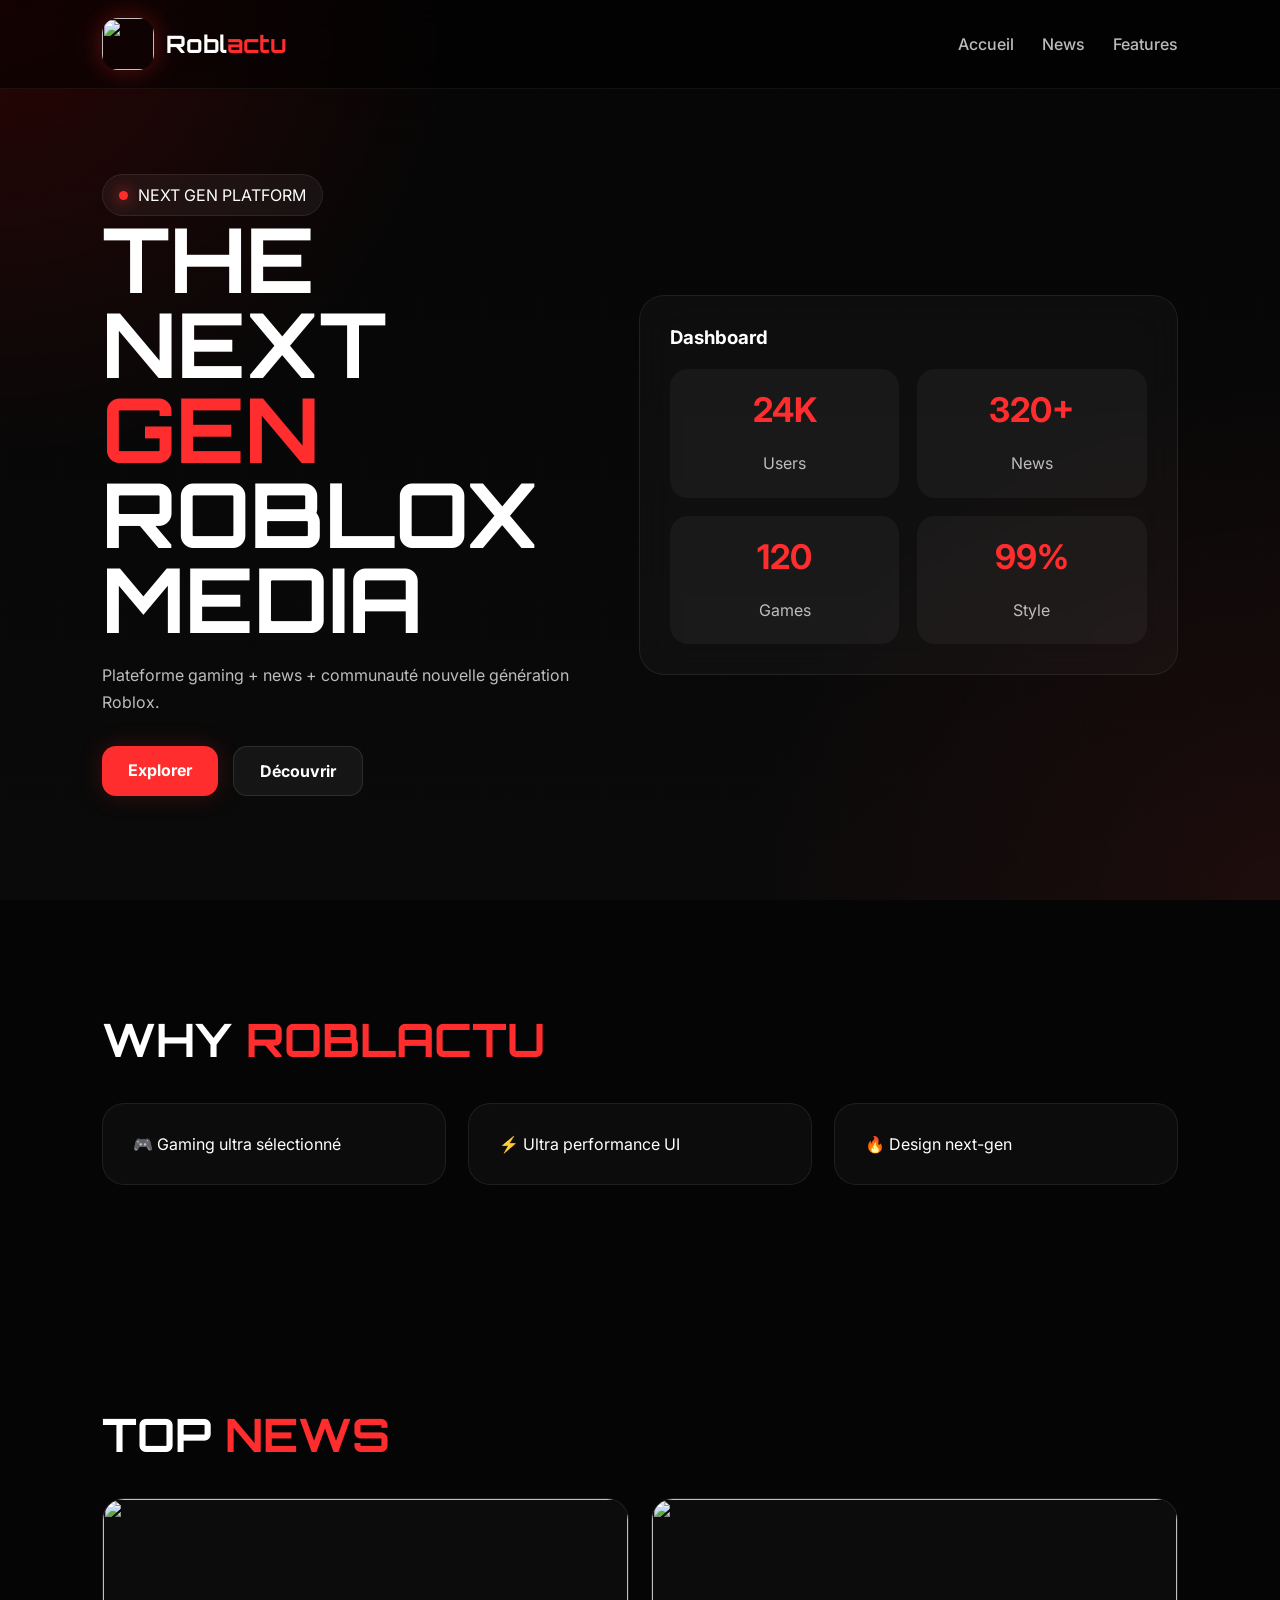
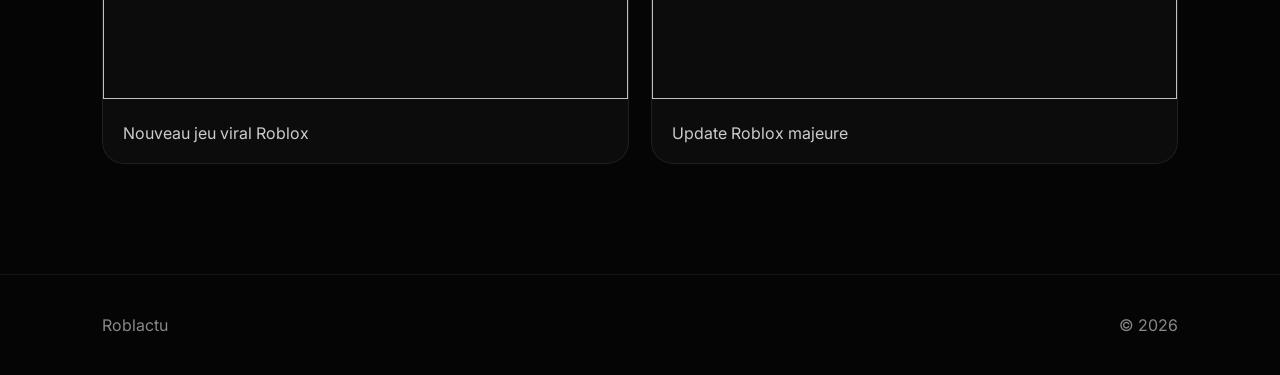
==== index.html @ 2a68ee81 "Create index.html" ====
<!DOCTYPE html>
<html lang="fr">
<head>
<meta charset="UTF-8">
<meta name="viewport" content="width=device-width, initial-scale=1.0">

<title>Roblactu — Next Gen Roblox Media</title>

<link href="https://fonts.googleapis.com/css2?family=Inter:wght@300;400;500;600;700;800&family=Orbitron:wght@500;700;800&display=swap" rel="stylesheet">

<style>

/* RESET */
*{margin:0;padding:0;box-sizing:border-box;}
html{scroll-behavior:smooth;}
body{
background:#050505;
color:white;
font-family:'Inter',sans-serif;
overflow-x:hidden;
}

/* BACKGROUND */
.bg{
position:fixed;inset:0;z-index:-3;
background:
radial-gradient(circle at top left,#ff000025,transparent 30%),
radial-gradient(circle at bottom right,#ff2d2d15,transparent 35%),
linear-gradient(#050505,#0a0a0a);
}

.grid{
position:fixed;inset:0;z-index:-2;
background-image:
linear-gradient(rgba(255,255,255,0.04) 1px, transparent 1px),
linear-gradient(90deg, rgba(255,255,255,0.04) 1px, transparent 1px);
background-size:60px 60px;
opacity:0.2;
}

/* LOADER */
#loader{
position:fixed;inset:0;
display:flex;
flex-direction:column;
justify-content:center;
align-items:center;
background:#050505;
z-index:9999;
animation:fadeOut 1s ease forwards;
animation-delay:2.8s;
}

.loader-logo{
width:120px;height:120px;
border-radius:28px;
overflow:hidden;
box-shadow:0 0 40px #ff2d2d66;
animation:pulse 1.8s infinite;
}

.loader-logo img{width:100%;height:100%;object-fit:cover;}

#loader h1{
font-family:'Orbitron';
font-size:52px;
margin-top:25px;
letter-spacing:4px;
text-shadow:0 0 25px #ff2d2d;
}

.loading-bar{
width:280px;height:8px;
background:#111;
border-radius:999px;
margin-top:30px;
overflow:hidden;
}

.loading-fill{
height:100%;
width:0%;
background:linear-gradient(90deg,#ff2d2d,#fff);
animation:load 2.8s linear forwards;
}

/* NAV */
nav{
position:fixed;
top:0;
width:100%;
padding:18px 8%;
display:flex;
justify-content:space-between;
align-items:center;
backdrop-filter:blur(16px);
background:rgba(0,0,0,0.5);
border-bottom:1px solid rgba(255,255,255,0.06);
z-index:999;
}

.logo{display:flex;align-items:center;gap:12px;}

.logo-box{
width:52px;height:52px;
border-radius:16px;
overflow:hidden;
box-shadow:0 0 25px #ff2d2d55;
}

.logo-box img{width:100%;height:100%;object-fit:cover;}

.logo h1{
font-family:'Orbitron';
font-size:24px;
}

.logo span{color:#ff2d2d;}

.nav-links{
display:flex;
gap:28px;
}

.nav-links a{
text-decoration:none;
color:#bbb;
transition:0.3s;
font-weight:500;
}

.nav-links a:hover{
color:#ff2d2d;
transform:translateY(-2px);
}

/* HERO */
.hero{
min-height:100vh;
display:flex;
align-items:center;
justify-content:space-between;
padding:150px 8% 80px;
gap:60px;
flex-wrap:wrap;
}

.hero-left{flex:1;min-width:320px;}

.badge{
display:inline-flex;
align-items:center;
gap:10px;
padding:10px 16px;
border-radius:999px;
background:rgba(255,255,255,0.05);
border:1px solid rgba(255,255,255,0.08);
}

.dot{
width:9px;height:9px;border-radius:50%;
background:#ff2d2d;
box-shadow:0 0 15px #ff2d2d;
}

.hero h2{
font-family:'Orbitron';
font-size:clamp(50px,7vw,100px);
line-height:0.95;
}

.hero h2 span{color:#ff2d2d;}

.hero p{
margin-top:20px;
color:#bdbdbd;
max-width:600px;
line-height:1.7;
}

.hero-buttons{
margin-top:30px;
display:flex;
gap:15px;
flex-wrap:wrap;
}

.btn{
padding:14px 26px;
border-radius:14px;
text-decoration:none;
font-weight:700;
transition:0.3s;
}

.primary{
background:#ff2d2d;
color:white;
box-shadow:0 0 25px #ff2d2d33;
}

.primary:hover{transform:translateY(-4px);}

.secondary{
background:rgba(255,255,255,0.05);
border:1px solid rgba(255,255,255,0.1);
color:white;
}

.secondary:hover{transform:translateY(-4px);}

/* CARD DASHBOARD */
.hero-card{
flex:1;
min-width:320px;
padding:30px;
border-radius:25px;
background:rgba(255,255,255,0.03);
border:1px solid rgba(255,255,255,0.08);
backdrop-filter:blur(18px);
}

.stats{
display:grid;
grid-template-columns:repeat(2,1fr);
gap:18px;
margin-top:20px;
}

.stat{
background:rgba(255,255,255,0.04);
padding:20px;
border-radius:18px;
text-align:center;
transition:0.3s;
}

.stat:hover{
transform:translateY(-5px);
background:rgba(255,45,45,0.08);
}

.stat h3{color:#ff2d2d;font-size:34px;}

/* SECTION */
.section{padding:110px 8%;}

.section-title{
font-family:'Orbitron';
font-size:46px;
margin-bottom:35px;
}

.section-title span{color:#ff2d2d;}

/* CARDS */
.cards{
display:grid;
grid-template-columns:repeat(auto-fit,minmax(240px,1fr));
gap:22px;
}

.card{
padding:30px;
border-radius:22px;
background:rgba(255,255,255,0.03);
border:1px solid rgba(255,255,255,0.08);
transition:0.3s;
}

.card:hover{
transform:translateY(-8px) scale(1.02);
}

/* NEWS */
.news-grid{
display:grid;
grid-template-columns:repeat(auto-fit,minmax(280px,1fr));
gap:22px;
}

.news-card{
border-radius:22px;
overflow:hidden;
background:rgba(255,255,255,0.03);
border:1px solid rgba(255,255,255,0.08);
transition:0.3s;
}

.news-card:hover{transform:translateY(-8px);}

.news-card img{width:100%;height:200px;object-fit:cover;}

.news-content{padding:20px;color:#ccc;}

/* FOOTER */
footer{
padding:40px 8%;
display:flex;
justify-content:space-between;
flex-wrap:wrap;
border-top:1px solid rgba(255,255,255,0.06);
color:#888;
}

/* ANIMATIONS */
@keyframes load{to{width:100%;}}
@keyframes fadeOut{to{opacity:0;visibility:hidden;}}
@keyframes pulse{50%{transform:scale(1.05);}}

/* SCROLL ANIM */
.reveal{
opacity:0;
transform:translateY(30px);
transition:0.8s ease;
}

.reveal.active{
opacity:1;
transform:translateY(0);
}

/* RESPONSIVE */
@media(max-width:900px){
.nav-links{display:none;}
.hero{flex-direction:column;text-align:center;}
.hero-buttons{justify-content:center;}
}

</style>
</head>

<body>

<div class="bg"></div>
<div class="grid"></div>

<div id="loader">
<div class="loader-logo"><img src="logo.png"></div>
<h1>ROBLACTU</h1>
<div class="loading-bar"><div class="loading-fill"></div></div>
</div>

<nav>
<div class="logo">
<div class="logo-box"><img src="logo.png"></div>
<h1>Robl<span>actu</span></h1>
</div>

<div class="nav-links">
<a href="#home">Accueil</a>
<a href="#news">News</a>
<a href="#features">Features</a>
</div>
</nav>

<section class="hero reveal" id="home">
<div class="hero-left">
<div class="badge"><div class="dot"></div>NEXT GEN PLATFORM</div>
<h2>THE NEXT <span>GEN</span><br>ROBLOX MEDIA</h2>
<p>Plateforme gaming + news + communauté nouvelle génération Roblox.</p>
<div class="hero-buttons">
<a class="btn primary" href="#news">Explorer</a>
<a class="btn secondary" href="#features">Découvrir</a>
</div>
</div>

<div class="hero-card">
<h3>Dashboard</h3>
<div class="stats">
<div class="stat"><h3>24K</h3><p>Users</p></div>
<div class="stat"><h3>320+</h3><p>News</p></div>
<div class="stat"><h3>120</h3><p>Games</p></div>
<div class="stat"><h3>99%</h3><p>Style</p></div>
</div>
</div>
</section>

<section class="section reveal" id="features">
<h2 class="section-title">WHY <span>ROBLACTU</span></h2>

<div class="cards">
<div class="card">🎮 Gaming ultra sélectionné</div>
<div class="card">⚡ Ultra performance UI</div>
<div class="card">🔥 Design next-gen</div>
</div>
</section>

<section class="section reveal" id="news">
<h2 class="section-title">TOP <span>NEWS</span></h2>

<div class="news-grid">
<div class="news-card">
<img src="https://images.unsplash.com/photo-1542751371-adc38448a05e?q=80&w=1200">
<div class="news-content">Nouveau jeu viral Roblox</div>
</div>
<div class="news-card">
<img src="https://images.unsplash.com/photo-1511512578047-dfb367046420?q=80&w=1200">
<div class="news-content">Update Roblox majeure</div>
</div>
</div>
</section>

<footer>
<div>Roblactu</div>
<div>© 2026</div>
</footer>

<script>

// loader
window.addEventListener("load",()=>{
setTimeout(()=>document.getElementById("loader").style.display="none",2800);
});

// scroll reveal
const obs=new IntersectionObserver(entries=>{
entries.forEach(e=>{
if(e.isIntersecting)e.target.classList.add("active");
});
});

document.querySelectorAll(".reveal").forEach(el=>obs.observe(el));

</script>

</body>
</html>
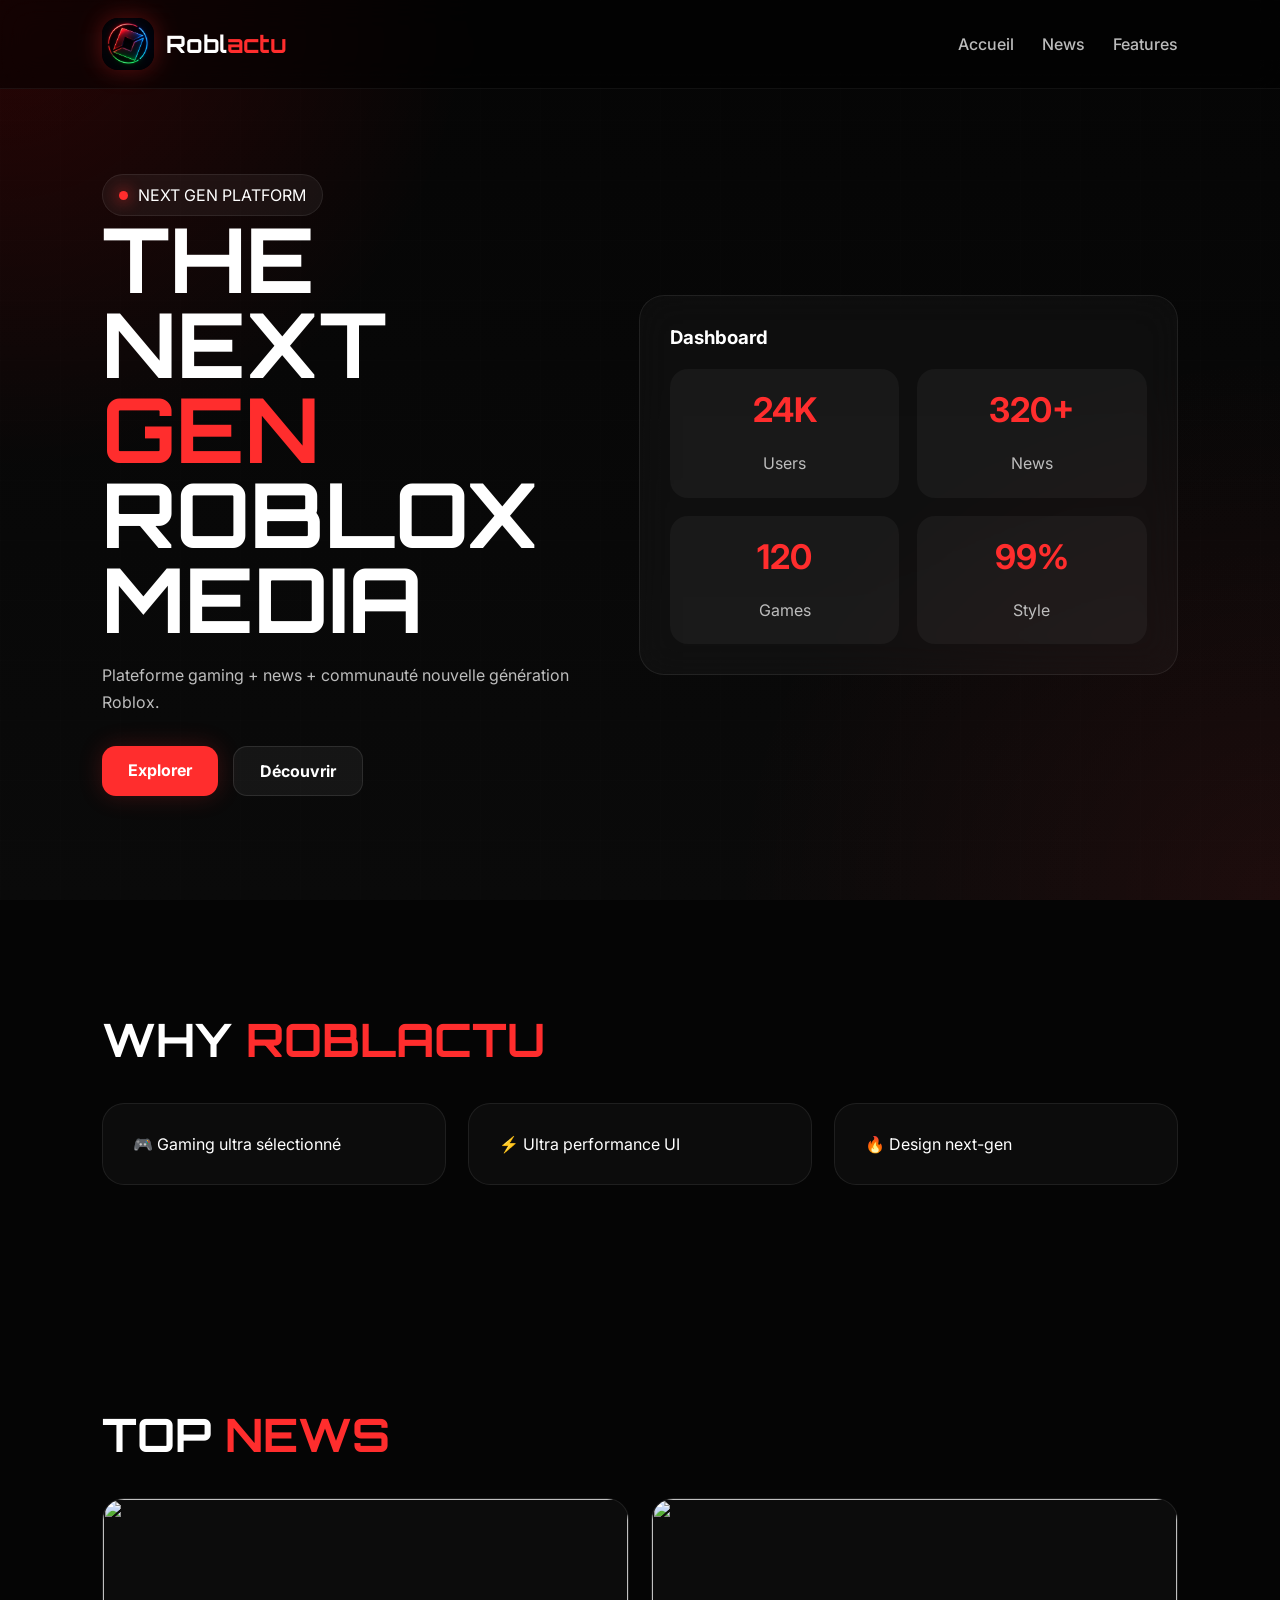
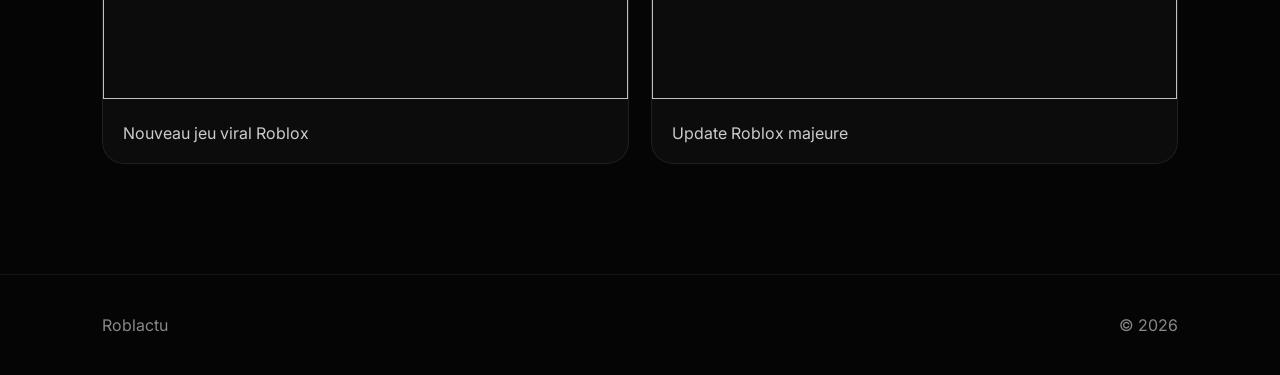
==== commit 4f9c167b: "Update index.html" ====
--- a/index.html
+++ b/index.html
@@ -349,8 +349,8 @@
 
 <div class="nav-links">
 <a href="#home">Accueil</a>
-<a href="#news">News</a>
-<a href="#features">Features</a>
+<a href="news.html">News</a>
+<a href="maintenance.html">Features</a>
 </div>
 </nav>
 
@@ -360,8 +360,8 @@
 <h2>THE NEXT <span>GEN</span><br>ROBLOX MEDIA</h2>
 <p>Plateforme gaming + news + communauté nouvelle génération Roblox.</p>
 <div class="hero-buttons">
-<a class="btn primary" href="#news">Explorer</a>
-<a class="btn secondary" href="#features">Découvrir</a>
+<a class="btn primary" href="news.html">Explorer</a>
+<a class="btn secondary" href="maintenance.html">Découvrir</a>
 </div>
 </div>
 
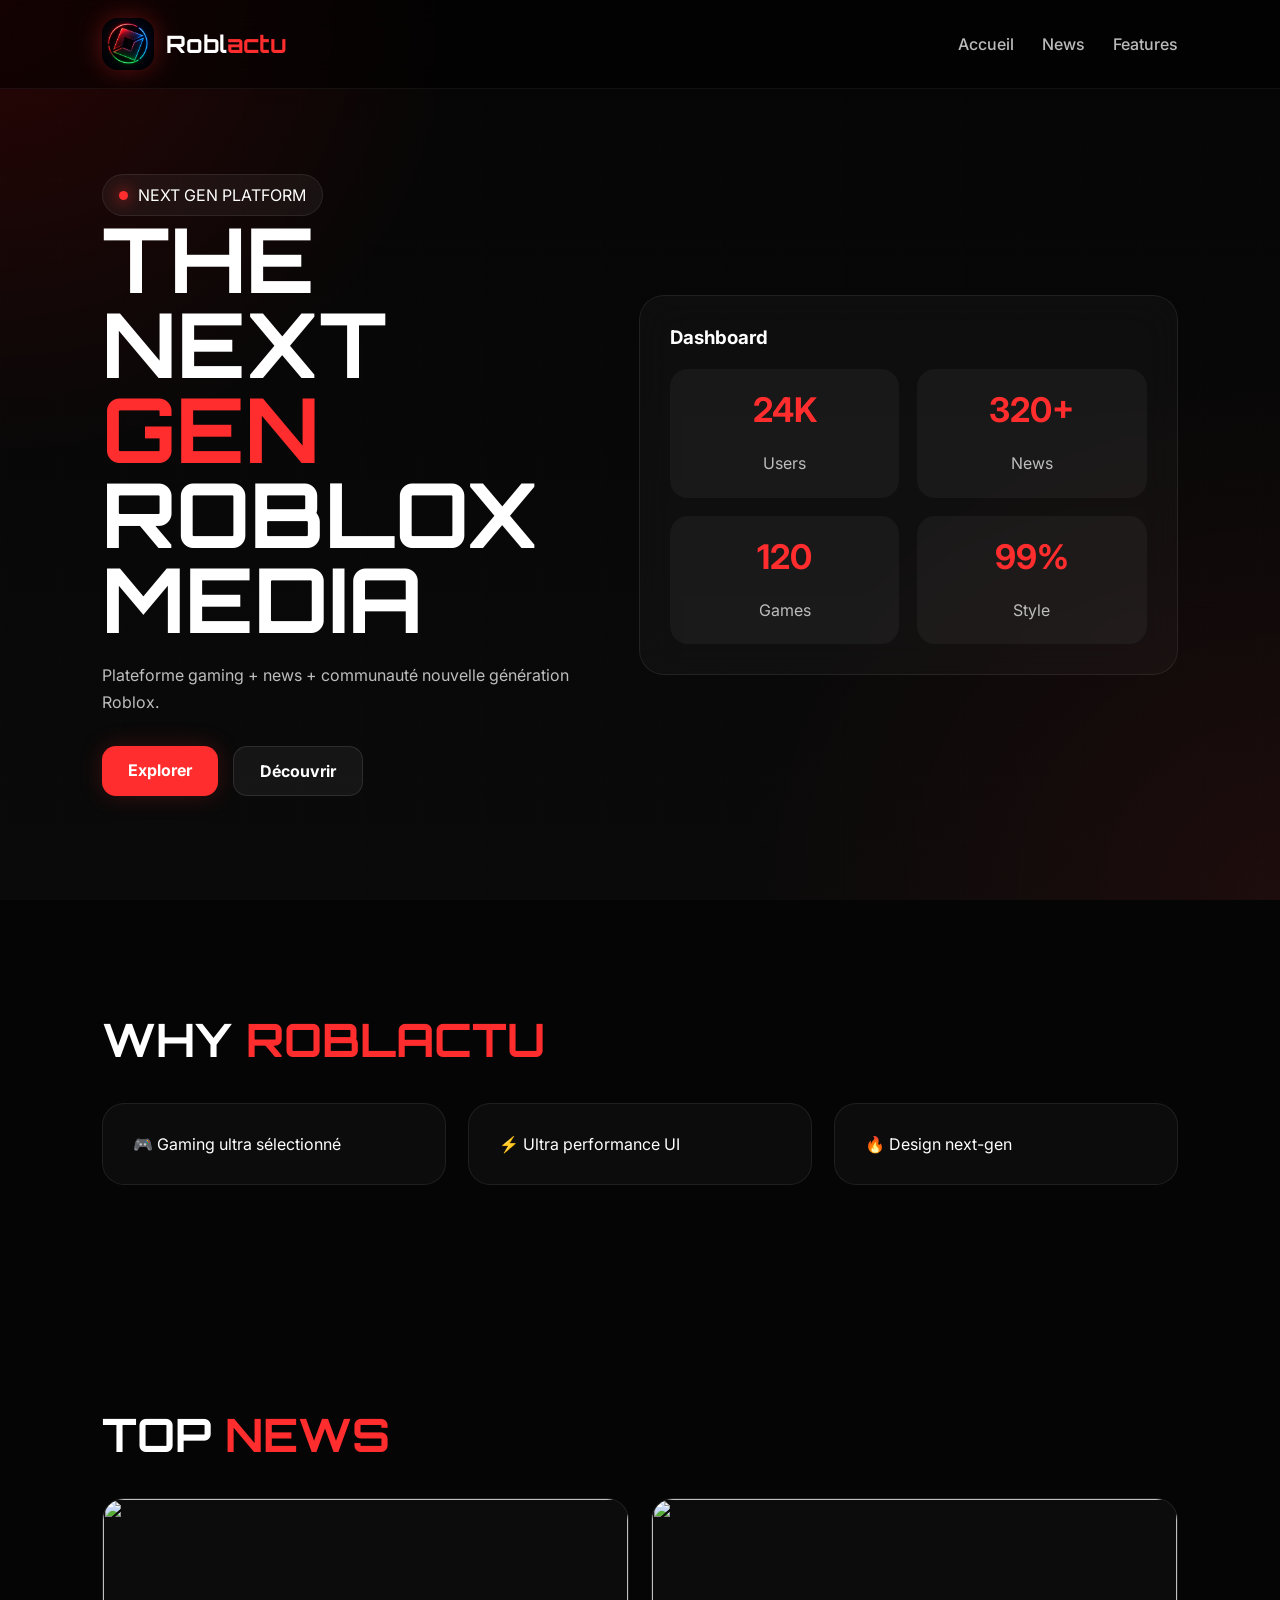
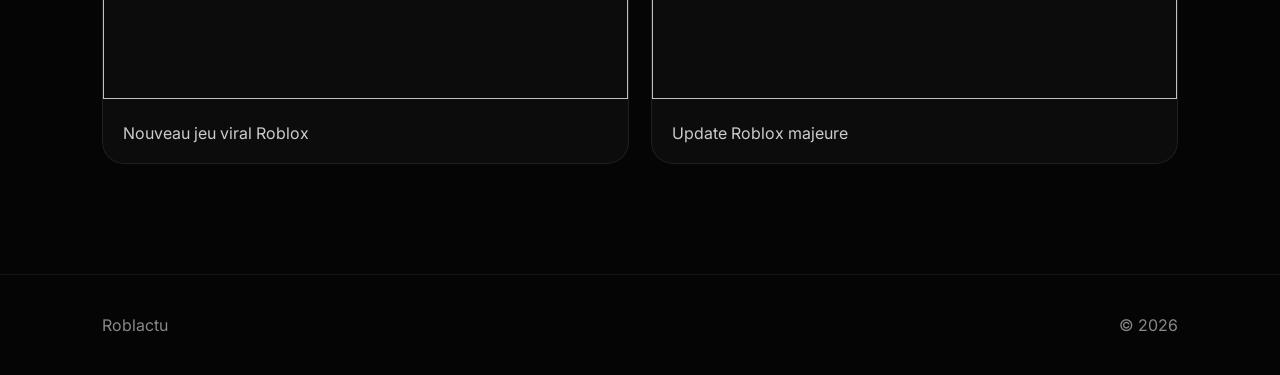
==== commit 4512e5c4: "Update news link to include 'news page/' prefix" ====
--- a/index.html
+++ b/index.html
@@ -349,7 +349,7 @@
 
 <div class="nav-links">
 <a href="#home">Accueil</a>
-<a href="news.html">News</a>
+<a href="news page/news.html">News</a>
 <a href="maintenance.html">Features</a>
 </div>
 </nav>
@@ -360,7 +360,7 @@
 <h2>THE NEXT <span>GEN</span><br>ROBLOX MEDIA</h2>
 <p>Plateforme gaming + news + communauté nouvelle génération Roblox.</p>
 <div class="hero-buttons">
-<a class="btn primary" href="news.html">Explorer</a>
+<a class="btn primary" href="news page/news.html">Explorer</a>
 <a class="btn secondary" href="maintenance.html">Découvrir</a>
 </div>
 </div>
